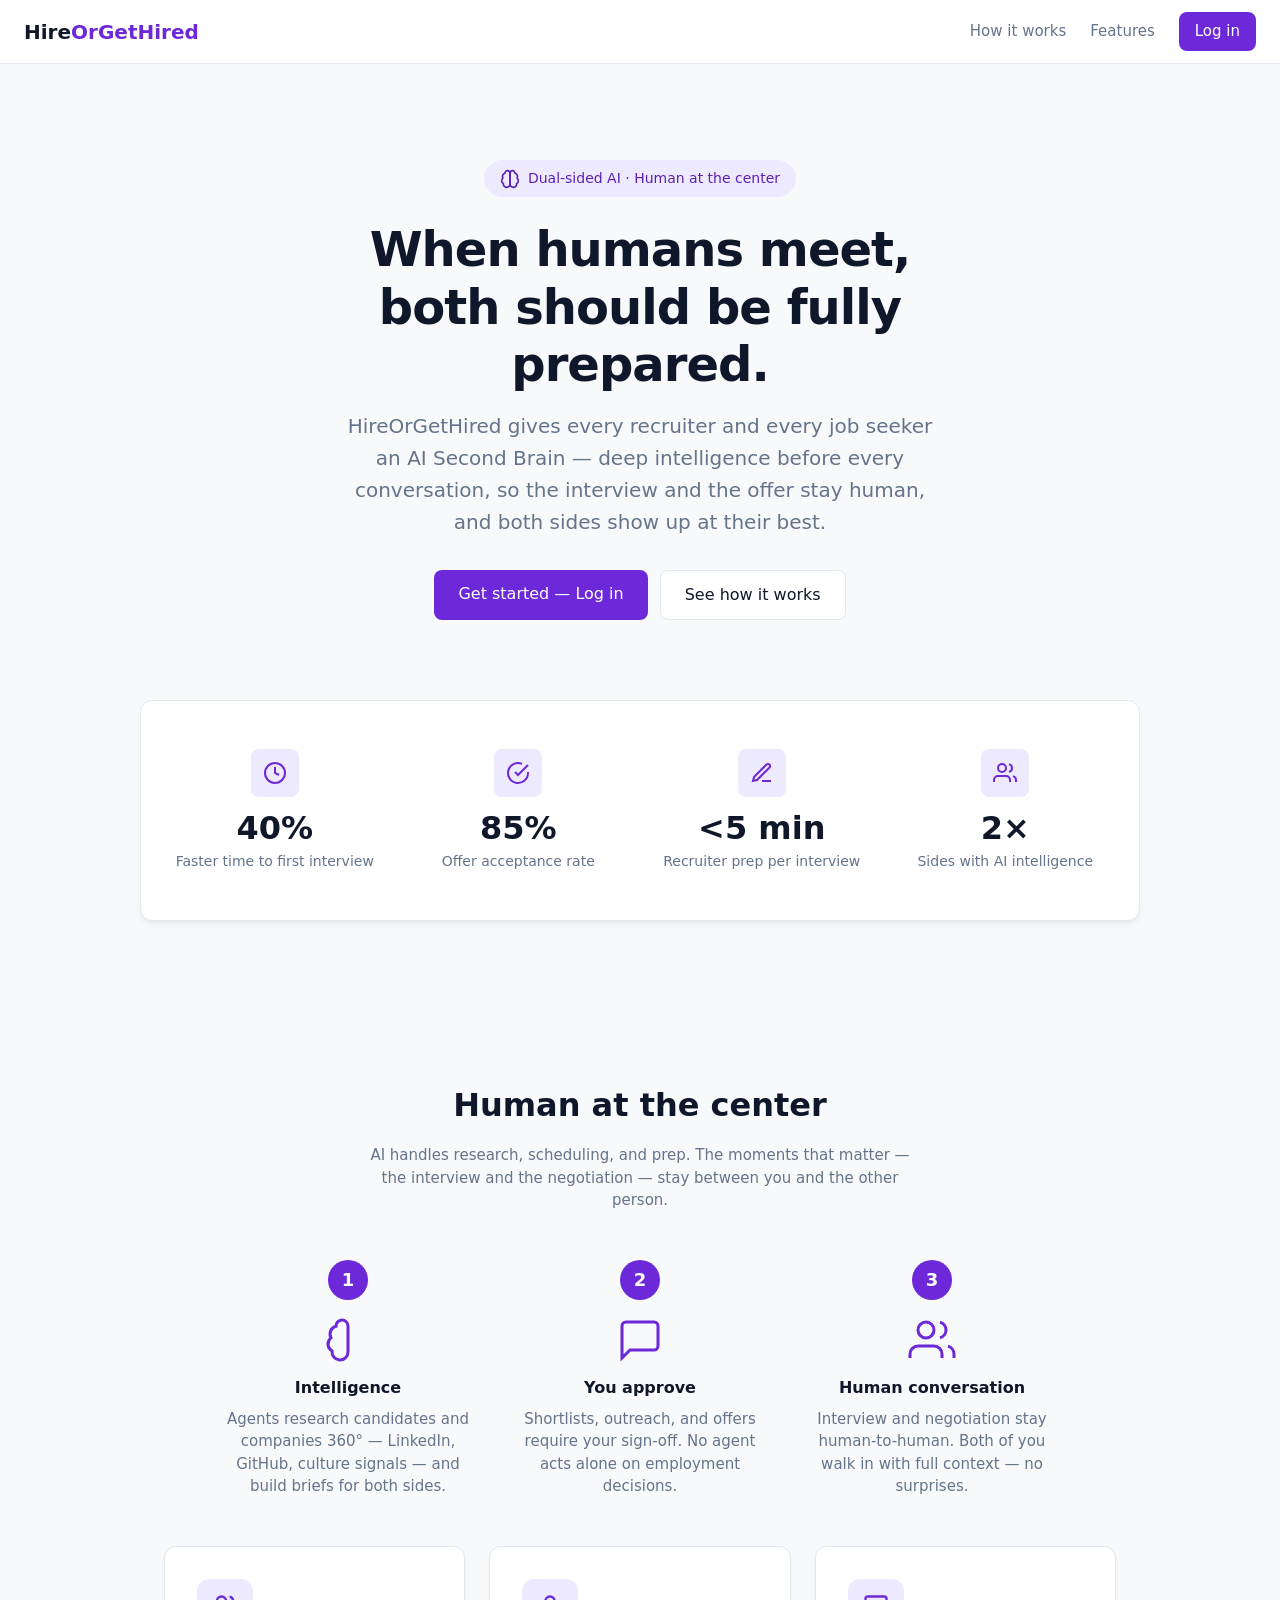
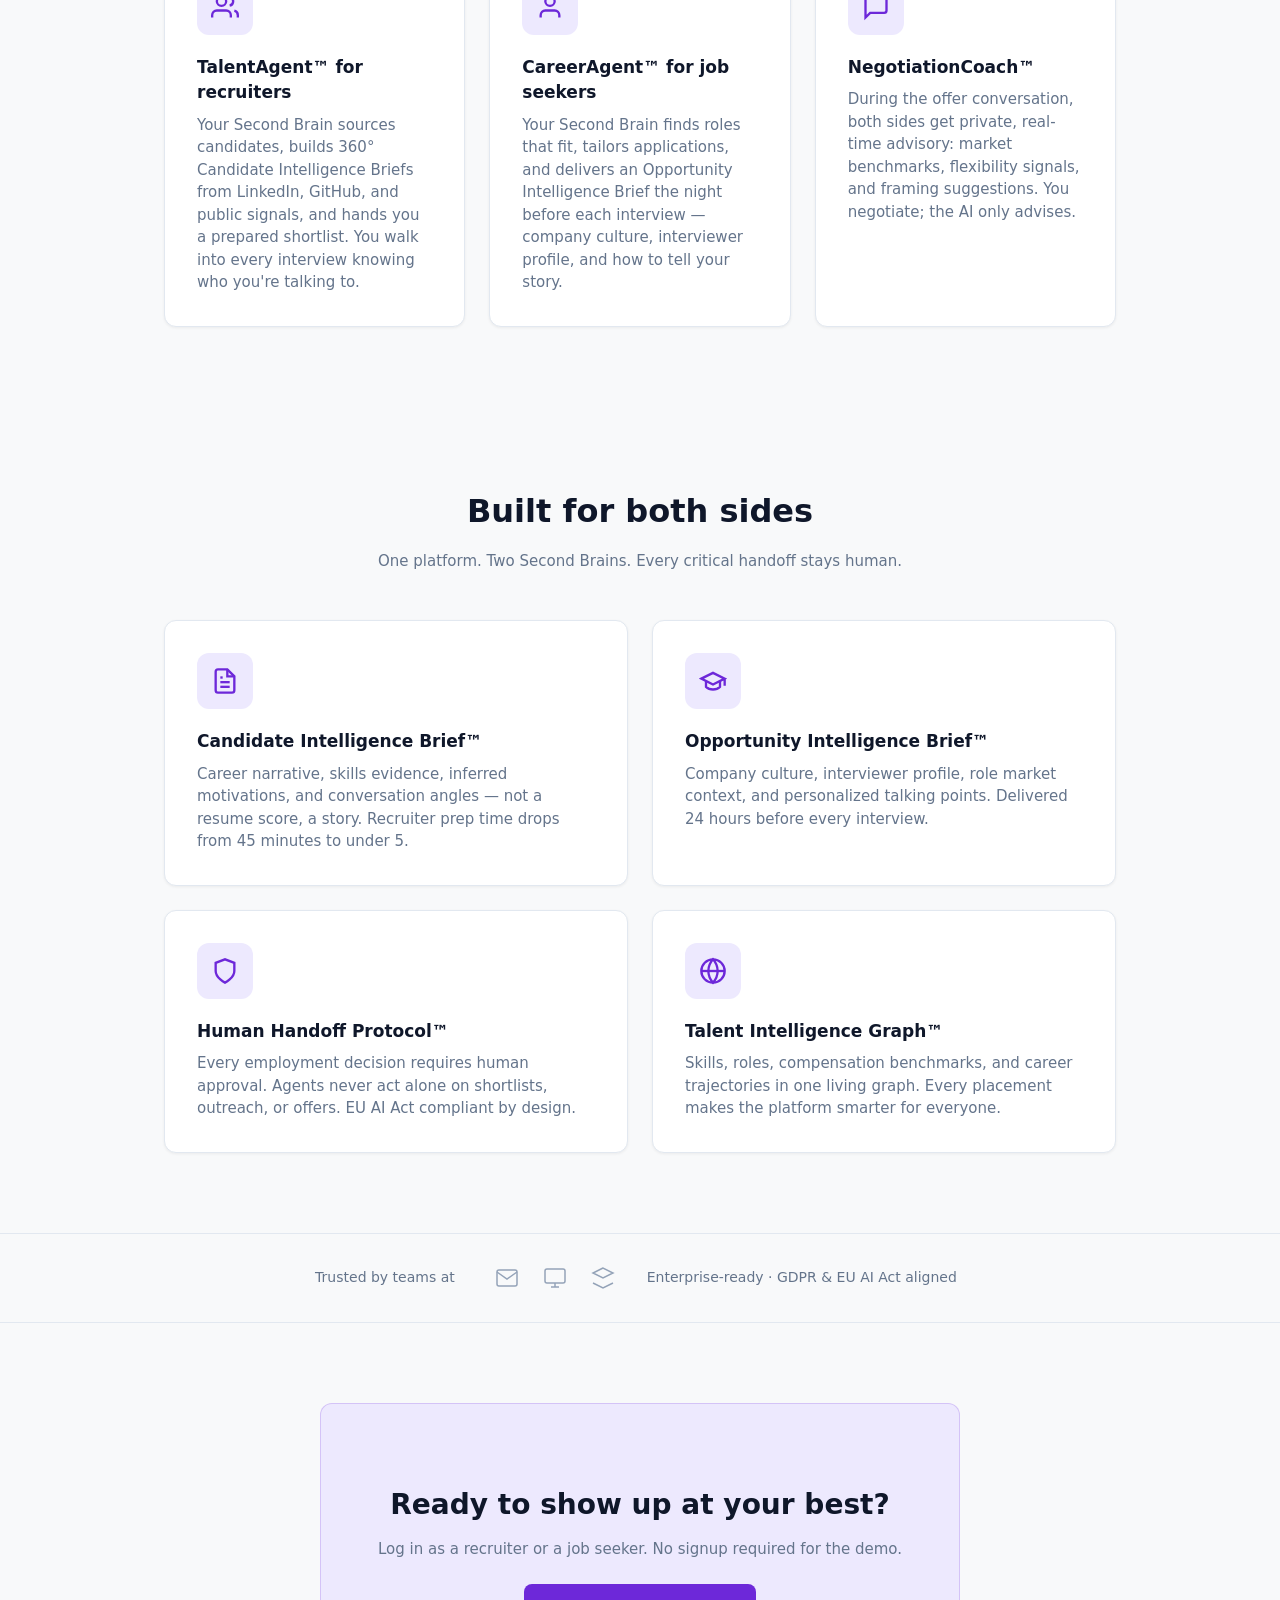
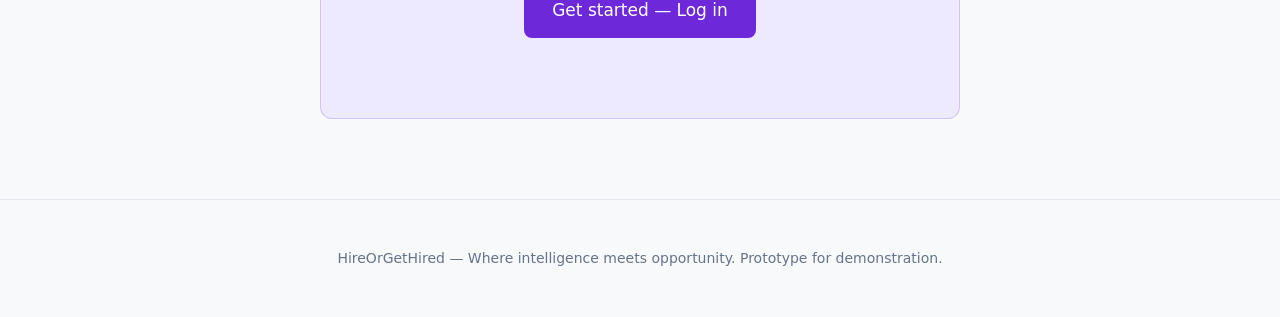
==== app/index.html @ dab01063 "first commit" ====
<!DOCTYPE html>
<html lang="en">
<head>
  <meta charset="UTF-8">
  <meta name="viewport" content="width=device-width, initial-scale=1">
  <title>HireOrGetHired — AI Second Brain for Recruiters & Job Seekers</title>
  <link rel="stylesheet" href="css/styles.css">
</head>
<body>
  <header class="landing-header">
    <a href="index.html" class="logo">Hire<span>OrGetHired</span></a>
    <nav>
      <a href="#how">How it works</a>
      <a href="#features">Features</a>
      <a href="login.html" class="btn">Log in</a>
    </nav>
  </header>

  <main>
    <section class="hero hero-rich">
      <div class="hero-badge">
        <svg xmlns="http://www.w3.org/2000/svg" width="20" height="20" viewBox="0 0 24 24" fill="none" stroke="currentColor" stroke-width="2" stroke-linecap="round" stroke-linejoin="round"><path d="M12 5a3 3 0 1 0-5.997.125 4 4 0 0 0-2.526 5.77 4 4 0 0 0 .556 6.588A4 4 0 1 0 12 18Z"/><path d="M12 5a3 3 0 1 1 5.997.125 4 4 0 0 1 2.526 5.77 4 4 0 0 1-.556 6.588A4 4 0 1 1 12 18Z"/></svg>
        Dual-sided AI · Human at the center
      </div>
      <h1>When humans meet, both should be fully prepared.</h1>
      <p class="lead">HireOrGetHired gives every recruiter and every job seeker an AI Second Brain — deep intelligence before every conversation, so the interview and the offer stay human, and both sides show up at their best.</p>
      <div class="cta">
        <a href="login.html" class="btn-primary">Get started — Log in</a>
        <a href="#how" class="btn-secondary">See how it works</a>
      </div>
    </section>

    <section class="stats-strip">
      <div class="stat-item">
        <div class="stat-icon">
          <svg xmlns="http://www.w3.org/2000/svg" width="24" height="24" viewBox="0 0 24 24" fill="none" stroke="currentColor" stroke-width="2"><circle cx="12" cy="12" r="10"/><polyline points="12 6 12 12 16 14"/></svg>
        </div>
        <div class="stat-value">40%</div>
        <div class="stat-label">Faster time to first interview</div>
      </div>
      <div class="stat-item">
        <div class="stat-icon">
          <svg xmlns="http://www.w3.org/2000/svg" width="24" height="24" viewBox="0 0 24 24" fill="none" stroke="currentColor" stroke-width="2"><path d="M22 11.08V12a10 10 0 1 1-5.93-9.14"/><polyline points="22 4 12 14.01 9 11.01"/></svg>
        </div>
        <div class="stat-value">85%</div>
        <div class="stat-label">Offer acceptance rate</div>
      </div>
      <div class="stat-item">
        <div class="stat-icon">
          <svg xmlns="http://www.w3.org/2000/svg" width="24" height="24" viewBox="0 0 24 24" fill="none" stroke="currentColor" stroke-width="2"><path d="M12 20h9"/><path d="M16.5 3.5a2.121 2.121 0 0 1 3 3L7 19l-4 1 1-4L16.5 3.5z"/></svg>
        </div>
        <div class="stat-value">&lt;5 min</div>
        <div class="stat-label">Recruiter prep per interview</div>
      </div>
      <div class="stat-item">
        <div class="stat-icon">
          <svg xmlns="http://www.w3.org/2000/svg" width="24" height="24" viewBox="0 0 24 24" fill="none" stroke="currentColor" stroke-width="2"><path d="M17 21v-2a4 4 0 0 0-4-4H5a4 4 0 0 0-4 4v2"/><circle cx="9" cy="7" r="4"/><path d="M23 21v-2a4 4 0 0 0-3-3.87"/><path d="M16 3.13a4 4 0 0 1 0 7.75"/></svg>
        </div>
        <div class="stat-value">2×</div>
        <div class="stat-label">Sides with AI intelligence</div>
      </div>
    </section>

    <section class="section" id="how">
      <div class="section-head">
        <h2>Human at the center</h2>
        <p class="sub">AI handles research, scheduling, and prep. The moments that matter — the interview and the negotiation — stay between you and the other person.</p>
      </div>
      <div class="how-steps">
        <div class="how-step">
          <div class="step-num">1</div>
          <div class="step-icon">
            <svg xmlns="http://www.w3.org/2000/svg" width="48" height="48" viewBox="0 0 24 24" fill="none" stroke="currentColor" stroke-width="1.5"><path d="M12 5a3 3 0 1 0-5.997.125 4 4 0 0 0-2.526 5.77 4 4 0 0 0 .556 6.588A4 4 0 1 0 12 18Z"/></svg>
          </div>
          <h4>Intelligence</h4>
          <p>Agents research candidates and companies 360° — LinkedIn, GitHub, culture signals — and build briefs for both sides.</p>
        </div>
        <div class="how-step">
          <div class="step-num">2</div>
          <div class="step-icon">
            <svg xmlns="http://www.w3.org/2000/svg" width="48" height="48" viewBox="0 0 24 24" fill="none" stroke="currentColor" stroke-width="1.5"><path d="M21 15a2 2 0 0 1-2 2H7l-4 4V5a2 2 0 0 1 2-2h14a2 2 0 0 1 2 2z"/></svg>
          </div>
          <h4>You approve</h4>
          <p>Shortlists, outreach, and offers require your sign-off. No agent acts alone on employment decisions.</p>
        </div>
        <div class="how-step">
          <div class="step-num">3</div>
          <div class="step-icon">
            <svg xmlns="http://www.w3.org/2000/svg" width="48" height="48" viewBox="0 0 24 24" fill="none" stroke="currentColor" stroke-width="1.5"><path d="M17 21v-2a4 4 0 0 0-4-4H5a4 4 0 0 0-4 4v2"/><circle cx="9" cy="7" r="4"/><path d="M23 21v-2a4 4 0 0 0-3-3.87"/><path d="M16 3.13a4 4 0 0 1 0 7.75"/></svg>
          </div>
          <h4>Human conversation</h4>
          <p>Interview and negotiation stay human-to-human. Both of you walk in with full context — no surprises.</p>
        </div>
      </div>
      <div class="features-grid">
        <div class="feature-card feature-card-rich">
          <div class="card-icon">
            <svg xmlns="http://www.w3.org/2000/svg" viewBox="0 0 24 24" fill="none" stroke="currentColor" stroke-width="2"><path d="M17 21v-2a4 4 0 0 0-4-4H5a4 4 0 0 0-4 4v2"/><circle cx="9" cy="7" r="4"/><path d="M23 21v-2a4 4 0 0 0-3-3.87"/><path d="M16 3.13a4 4 0 0 1 0 7.75"/></svg>
          </div>
          <h3>TalentAgent™ for recruiters</h3>
          <p>Your Second Brain sources candidates, builds 360° Candidate Intelligence Briefs from LinkedIn, GitHub, and public signals, and hands you a prepared shortlist. You walk into every interview knowing who you're talking to.</p>
        </div>
        <div class="feature-card feature-card-rich">
          <div class="card-icon">
            <svg xmlns="http://www.w3.org/2000/svg" viewBox="0 0 24 24" fill="none" stroke="currentColor" stroke-width="2"><path d="M20 21v-2a4 4 0 0 0-4-4H8a4 4 0 0 0-4 4v2"/><circle cx="12" cy="7" r="4"/></svg>
          </div>
          <h3>CareerAgent™ for job seekers</h3>
          <p>Your Second Brain finds roles that fit, tailors applications, and delivers an Opportunity Intelligence Brief the night before each interview — company culture, interviewer profile, and how to tell your story.</p>
        </div>
        <div class="feature-card feature-card-rich">
          <div class="card-icon">
            <svg xmlns="http://www.w3.org/2000/svg" viewBox="0 0 24 24" fill="none" stroke="currentColor" stroke-width="2"><path d="M21 15a2 2 0 0 1-2 2H7l-4 4V5a2 2 0 0 1 2-2h14a2 2 0 0 1 2 2z"/></svg>
          </div>
          <h3>NegotiationCoach™</h3>
          <p>During the offer conversation, both sides get private, real-time advisory: market benchmarks, flexibility signals, and framing suggestions. You negotiate; the AI only advises.</p>
        </div>
      </div>
    </section>

    <section class="section" id="features">
      <div class="section-head">
        <h2>Built for both sides</h2>
        <p class="sub">One platform. Two Second Brains. Every critical handoff stays human.</p>
      </div>
      <div class="features-grid features-grid-2">
        <div class="feature-card feature-card-rich">
          <div class="card-icon">
            <svg xmlns="http://www.w3.org/2000/svg" viewBox="0 0 24 24" fill="none" stroke="currentColor" stroke-width="2"><path d="M14 2H6a2 2 0 0 0-2 2v16a2 2 0 0 0 2 2h12a2 2 0 0 0 2-2V8z"/><polyline points="14 2 14 8 20 8"/><line x1="16" y1="13" x2="8" y2="13"/><line x1="16" y1="17" x2="8" y2="17"/><polyline points="10 9 9 9 8 9"/></svg>
          </div>
          <h3>Candidate Intelligence Brief™</h3>
          <p>Career narrative, skills evidence, inferred motivations, and conversation angles — not a resume score, a story. Recruiter prep time drops from 45 minutes to under 5.</p>
        </div>
        <div class="feature-card feature-card-rich">
          <div class="card-icon">
            <svg xmlns="http://www.w3.org/2000/svg" viewBox="0 0 24 24" fill="none" stroke="currentColor" stroke-width="2"><path d="M22 10v6M2 10l10-5 10 5-10 5z"/><path d="M6 12v5c3 3 9 3 12 0v-5"/></svg>
          </div>
          <h3>Opportunity Intelligence Brief™</h3>
          <p>Company culture, interviewer profile, role market context, and personalized talking points. Delivered 24 hours before every interview.</p>
        </div>
        <div class="feature-card feature-card-rich">
          <div class="card-icon">
            <svg xmlns="http://www.w3.org/2000/svg" viewBox="0 0 24 24" fill="none" stroke="currentColor" stroke-width="2"><path d="M12 22s8-4 8-10V5l-8-3-8 3v7c0 6 8 10 8 10z"/></svg>
          </div>
          <h3>Human Handoff Protocol™</h3>
          <p>Every employment decision requires human approval. Agents never act alone on shortlists, outreach, or offers. EU AI Act compliant by design.</p>
        </div>
        <div class="feature-card feature-card-rich">
          <div class="card-icon">
            <svg xmlns="http://www.w3.org/2000/svg" viewBox="0 0 24 24" fill="none" stroke="currentColor" stroke-width="2"><circle cx="12" cy="12" r="10"/><line x1="2" y1="12" x2="22" y2="12"/><path d="M12 2a15.3 15.3 0 0 1 4 10 15.3 15.3 0 0 1-4 10 15.3 15.3 0 0 1-4-10 15.3 15.3 0 0 1 4-10z"/></svg>
          </div>
          <h3>Talent Intelligence Graph™</h3>
          <p>Skills, roles, compensation benchmarks, and career trajectories in one living graph. Every placement makes the platform smarter for everyone.</p>
        </div>
      </div>
    </section>

    <div class="trust-strip">
      <span class="trust-label">Trusted by teams at</span>
      <div class="trust-icons">
        <svg xmlns="http://www.w3.org/2000/svg" viewBox="0 0 24 24" fill="none" stroke="currentColor" stroke-width="1.5"><path d="M4 4h16c1.1 0 2 .9 2 2v12c0 1.1-.9 2-2 2H4c-1.1 0-2-.9-2-2V6c0-1.1.9-2 2-2z"/><polyline points="22,6 12,13 2,6"/></svg>
        <svg xmlns="http://www.w3.org/2000/svg" viewBox="0 0 24 24" fill="none" stroke="currentColor" stroke-width="1.5"><rect x="2" y="3" width="20" height="14" rx="2" ry="2"/><line x1="8" y1="21" x2="16" y2="21"/><line x1="12" y1="17" x2="12" y2="21"/></svg>
        <svg xmlns="http://www.w3.org/2000/svg" viewBox="0 0 24 24" fill="none" stroke="currentColor" stroke-width="1.5"><path d="M12 2L2 7l10 5 10-5-10-5z"/><path d="M2 17l10 5 10-5"/></svg>
      </div>
      <span class="trust-label">Enterprise-ready · GDPR & EU AI Act aligned</span>
    </div>

    <section class="cta-section">
      <h2>Ready to show up at your best?</h2>
      <p>Log in as a recruiter or a job seeker. No signup required for the demo.</p>
      <a href="login.html" class="btn-primary">Get started — Log in</a>
    </section>
  </main>

  <footer class="landing-footer">
    HireOrGetHired — Where intelligence meets opportunity. Prototype for demonstration.
  </footer>
</body>
</html>
---- app/css/styles.css ----
/* HireOrGetHired — Light mode, professional. No gradients. */
:root {
  --bg: #f8f9fa;
  --bg-card: #ffffff;
  --border: #e2e8f0;
  --text: #0f172a;
  --text-muted: #64748b;
  --text-muted-2: #94a3b8;
  --accent: #6d28d9;
  --accent-hover: #5b21b6;
  --accent-subtle: #ede9fe;
  --danger: #dc2626;
  --success: #16a34a;
  --radius: 8px;
  --radius-lg: 12px;
  --shadow: 0 1px 3px rgba(0,0,0,.06);
  --shadow-md: 0 4px 6px -1px rgba(0,0,0,.06), 0 2px 4px -2px rgba(0,0,0,.04);
  --font: system-ui, -apple-system, BlinkMacSystemFont, 'Segoe UI', Roboto, sans-serif;
}

* { box-sizing: border-box; }
html { scroll-behavior: smooth; }
body {
  margin: 0;
  font-family: var(--font);
  font-size: 15px;
  line-height: 1.5;
  color: var(--text);
  background: var(--bg);
}

/* Landing */
.landing-header {
  position: fixed;
  top: 0;
  left: 0;
  right: 0;
  height: 64px;
  background: var(--bg-card);
  border-bottom: 1px solid var(--border);
  display: flex;
  align-items: center;
  justify-content: space-between;
  padding: 0 24px;
  z-index: 100;
}
.landing-header .logo {
  font-weight: 700;
  font-size: 1.25rem;
  color: var(--text);
}
.landing-header .logo span { color: var(--accent); }
.landing-header nav {
  display: flex;
  align-items: center;
  gap: 24px;
}
.landing-header a {
  color: var(--text-muted);
  text-decoration: none;
  font-size: 0.9375rem;
}
.landing-header a:hover { color: var(--text); }
.landing-header .btn {
  padding: 8px 16px;
  background: var(--accent);
  color: #fff;
  border: none;
  border-radius: var(--radius);
  font-size: 0.9375rem;
  cursor: pointer;
  text-decoration: none;
}
.landing-header .btn:hover { background: var(--accent-hover); }

.hero {
  padding: 140px 24px 100px;
  max-width: 720px;
  margin: 0 auto;
  text-align: center;
}
.hero h1 {
  font-size: 2.5rem;
  font-weight: 700;
  letter-spacing: -0.02em;
  line-height: 1.2;
  margin: 0 0 16px;
}
.hero .lead {
  font-size: 1.125rem;
  color: var(--text-muted);
  margin: 0 0 32px;
  line-height: 1.6;
}
.hero .cta {
  display: flex;
  gap: 12px;
  justify-content: center;
  flex-wrap: wrap;
}
.hero .btn-primary {
  padding: 12px 24px;
  background: var(--accent);
  color: #fff;
  border: none;
  border-radius: var(--radius);
  font-size: 1rem;
  font-weight: 500;
  cursor: pointer;
  text-decoration: none;
}
.hero .btn-primary:hover { background: var(--accent-hover); }
.hero .btn-secondary {
  padding: 12px 24px;
  background: var(--bg-card);
  color: var(--text);
  border: 1px solid var(--border);
  border-radius: var(--radius);
  font-size: 1rem;
  font-weight: 500;
  cursor: pointer;
  text-decoration: none;
}
.hero .btn-secondary:hover { border-color: var(--text-muted-2); background: var(--bg); }

.section {
  padding: 80px 24px;
  max-width: 1000px;
  margin: 0 auto;
}
.section h2 {
  font-size: 1.75rem;
  font-weight: 600;
  margin: 0 0 8px;
}
.section .sub {
  color: var(--text-muted);
  margin-bottom: 40px;
}
.features-grid {
  display: grid;
  grid-template-columns: repeat(auto-fit, minmax(280px, 1fr));
  gap: 24px;
}
.features-grid.features-grid-2 {
  grid-template-columns: repeat(2, 1fr);
}
@media (max-width: 640px) {
  .features-grid.features-grid-2 {
    grid-template-columns: 1fr;
  }
}
.feature-card {
  background: var(--bg-card);
  border: 1px solid var(--border);
  border-radius: var(--radius-lg);
  padding: 24px;
  box-shadow: var(--shadow);
}
.feature-card h3 {
  font-size: 1.0625rem;
  font-weight: 600;
  margin: 0 0 8px;
}
.feature-card p {
  font-size: 0.9375rem;
  color: var(--text-muted);
  margin: 0;
  line-height: 1.5;
}

.landing-footer {
  padding: 48px 24px;
  border-top: 1px solid var(--border);
  text-align: center;
  color: var(--text-muted);
  font-size: 0.875rem;
}

/* Landing — rich marketing */
.hero .hero-badge {
  display: inline-flex;
  align-items: center;
  gap: 8px;
  padding: 8px 16px;
  background: var(--accent-subtle);
  color: var(--accent-hover);
  border-radius: 999px;
  font-size: 0.875rem;
  font-weight: 500;
  margin-bottom: 24px;
}
.hero .hero-badge svg { flex-shrink: 0; }
.hero.hero-rich h1 { font-size: 3rem; max-width: 800px; margin-left: auto; margin-right: auto; }
.hero.hero-rich .lead { font-size: 1.25rem; max-width: 600px; margin-left: auto; margin-right: auto; }
.hero.hero-rich { padding: 160px 24px 80px; }

.stats-strip {
  display: grid;
  grid-template-columns: repeat(4, 1fr);
  gap: 24px;
  max-width: 1000px;
  margin: 0 auto 80px;
  padding: 48px 24px;
  background: var(--bg-card);
  border: 1px solid var(--border);
  border-radius: var(--radius-lg);
  box-shadow: var(--shadow-md);
}
@media (max-width: 768px) { .stats-strip { grid-template-columns: repeat(2, 1fr); } }
.stat-item {
  text-align: center;
}
.stat-item .stat-icon {
  width: 48px;
  height: 48px;
  margin: 0 auto 12px;
  display: flex;
  align-items: center;
  justify-content: center;
  background: var(--accent-subtle);
  border-radius: var(--radius);
  color: var(--accent);
}
.stat-item .stat-value { font-size: 2rem; font-weight: 700; color: var(--text); line-height: 1.2; }
.stat-item .stat-label { font-size: 0.875rem; color: var(--text-muted); margin-top: 4px; }

.section-head {
  text-align: center;
  margin-bottom: 48px;
}
.section-head h2 { font-size: 2rem; }
.section-head .sub { max-width: 560px; margin-left: auto; margin-right: auto; }

.feature-card .card-icon {
  width: 56px;
  height: 56px;
  display: flex;
  align-items: center;
  justify-content: center;
  background: var(--accent-subtle);
  color: var(--accent);
  border-radius: var(--radius-lg);
  margin-bottom: 20px;
}
.feature-card .card-icon svg { width: 28px; height: 28px; }
.feature-card.feature-card-rich { padding: 32px; transition: box-shadow .2s, border-color .2s; }
.feature-card.feature-card-rich:hover {
  box-shadow: var(--shadow-md);
  border-color: var(--accent);
}

.how-steps {
  display: flex;
  flex-wrap: wrap;
  justify-content: center;
  gap: 32px;
  margin: 48px 0;
  max-width: 900px;
  margin-left: auto;
  margin-right: auto;
}
.how-step {
  flex: 1;
  min-width: 200px;
  max-width: 260px;
  text-align: center;
}
.how-step .step-num {
  width: 40px;
  height: 40px;
  margin: 0 auto 16px;
  display: flex;
  align-items: center;
  justify-content: center;
  background: var(--accent);
  color: #fff;
  border-radius: 50%;
  font-weight: 700;
  font-size: 1.125rem;
}
.how-step .step-icon {
  width: 48px;
  height: 48px;
  margin: 0 auto 12px;
  color: var(--accent);
}
.how-step h4 { font-size: 1rem; margin: 0 0 8px; }
.how-step p { font-size: 0.9375rem; color: var(--text-muted); margin: 0; line-height: 1.5; }

.cta-section {
  text-align: center;
  padding: 80px 24px;
  background: var(--accent-subtle);
  border: 1px solid rgba(109, 40, 217, 0.2);
  border-radius: var(--radius-lg);
  margin: 0 24px 80px;
  max-width: 640px;
  margin-left: auto;
  margin-right: auto;
  margin-bottom: 80px;
}
.cta-section h2 { font-size: 1.75rem; margin: 0 0 12px; }
.cta-section p { color: var(--text-muted); margin: 0 0 24px; }
.cta-section .btn-primary {
  padding: 14px 28px;
  font-size: 1.0625rem;
  background: var(--accent);
  color: #fff;
  border-radius: var(--radius);
  text-decoration: none;
  font-weight: 500;
  display: inline-block;
}
.cta-section .btn-primary:hover { background: var(--accent-hover); }

.trust-strip {
  display: flex;
  flex-wrap: wrap;
  align-items: center;
  justify-content: center;
  gap: 32px;
  padding: 32px 24px;
  border-top: 1px solid var(--border);
  border-bottom: 1px solid var(--border);
  margin-bottom: 80px;
}
.trust-strip .trust-label { font-size: 0.875rem; color: var(--text-muted); margin-right: 8px; }
.trust-strip .trust-icons { display: flex; gap: 24px; align-items: center; }
.trust-strip .trust-icons svg { width: 24px; height: 24px; color: var(--text-muted-2); }

/* Login */
.login-page {
  min-height: 100vh;
  display: flex;
  align-items: center;
  justify-content: center;
  padding: 24px;
}
.login-box {
  width: 100%;
  max-width: 400px;
  background: var(--bg-card);
  border: 1px solid var(--border);
  border-radius: var(--radius-lg);
  padding: 40px;
  box-shadow: var(--shadow-md);
}
.login-box h1 {
  font-size: 1.5rem;
  font-weight: 600;
  margin: 0 0 8px;
}
.login-box .sub { color: var(--text-muted); margin-bottom: 24px; font-size: 0.9375rem; }
.login-role {
  display: flex;
  gap: 12px;
  margin-bottom: 24px;
}
.login-role label {
  flex: 1;
  display: flex;
  align-items: center;
  justify-content: center;
  padding: 12px;
  border: 2px solid var(--border);
  border-radius: var(--radius);
  cursor: pointer;
  font-size: 0.9375rem;
  font-weight: 500;
}
.login-role input { display: none; }
.login-role input:checked + label {
  border-color: var(--accent);
  background: var(--accent-subtle);
  color: var(--accent-hover);
}
.form-group {
  margin-bottom: 16px;
}
.form-group label {
  display: block;
  font-size: 0.875rem;
  font-weight: 500;
  margin-bottom: 6px;
  color: var(--text);
}
.form-group input {
  width: 100%;
  padding: 10px 12px;
  border: 1px solid var(--border);
  border-radius: var(--radius);
  font-size: 0.9375rem;
}
.form-group input:focus {
  outline: none;
  border-color: var(--accent);
  box-shadow: 0 0 0 3px var(--accent-subtle);
}
.login-box button[type="submit"] {
  width: 100%;
  padding: 12px;
  background: var(--accent);
  color: #fff;
  border: none;
  border-radius: var(--radius);
  font-size: 1rem;
  font-weight: 500;
  cursor: pointer;
  margin-top: 8px;
}
.login-box button[type="submit"]:hover { background: var(--accent-hover); }
.login-box .back {
  display: block;
  text-align: center;
  margin-top: 16px;
  color: var(--accent);
  text-decoration: none;
  font-size: 0.9375rem;
}
.login-box .back:hover { text-decoration: underline; }

/* App shell (recruiter + job seeker) */
.app-shell {
  display: flex;
  min-height: 100vh;
}
.app-sidebar {
  width: 240px;
  background: var(--bg-card);
  border-right: 1px solid var(--border);
  padding: 24px 0;
  flex-shrink: 0;
  display: flex;
  flex-direction: column;
}
.app-sidebar .logo {
  padding: 0 24px 24px;
  font-weight: 700;
  font-size: 1.125rem;
  border-bottom: 1px solid var(--border);
  margin-bottom: 16px;
}
.app-sidebar .logo span { color: var(--accent); }
.app-sidebar nav a {
  display: flex;
  align-items: center;
  gap: 10px;
  padding: 10px 24px;
  color: var(--text-muted);
  text-decoration: none;
  font-size: 0.9375rem;
}
.app-sidebar nav a:hover { color: var(--text); background: var(--bg); }
.app-sidebar nav a.active {
  color: var(--accent);
  font-weight: 500;
  background: var(--accent-subtle);
}
.app-sidebar nav { flex: 1; }
.app-sidebar .user {
  padding: 16px 24px;
  margin-top: auto;
  border-top: 1px solid var(--border);
  font-size: 0.875rem;
  color: var(--text-muted);
}
.app-sidebar .user a { color: var(--accent); padding: 0; display: inline; }
.app-sidebar .user a:hover { background: transparent; }

.app-main {
  flex: 1;
  overflow: auto;
  padding: 24px;
}
.app-header {
  margin-bottom: 24px;
}
.app-header h1 {
  font-size: 1.5rem;
  font-weight: 600;
  margin: 0 0 4px;
}
.app-header p { margin: 0; color: var(--text-muted); font-size: 0.9375rem; }

.card {
  background: var(--bg-card);
  border: 1px solid var(--border);
  border-radius: var(--radius-lg);
  padding: 24px;
  margin-bottom: 24px;
  box-shadow: var(--shadow);
}
.card h2 {
  font-size: 1.125rem;
  font-weight: 600;
  margin: 0 0 16px;
}
.card h3 { font-size: 1rem; font-weight: 600; margin: 0 0 8px; }

/* Dashboard stats */
.stats-row {
  display: grid;
  grid-template-columns: repeat(auto-fit, minmax(160px, 1fr));
  gap: 16px;
  margin-bottom: 24px;
}
.stat-card {
  background: var(--bg-card);
  border: 1px solid var(--border);
  border-radius: var(--radius);
  padding: 20px;
  box-shadow: var(--shadow);
}
.stat-card .value { font-size: 1.5rem; font-weight: 700; color: var(--text); }
.stat-card .label { font-size: 0.8125rem; color: var(--text-muted); margin-top: 4px; }

/* Tables */
.table-wrap { overflow-x: auto; }
table {
  width: 100%;
  border-collapse: collapse;
  font-size: 0.9375rem;
}
th, td { padding: 12px 16px; text-align: left; border-bottom: 1px solid var(--border); }
th { font-weight: 600; color: var(--text-muted); font-size: 0.8125rem; text-transform: uppercase; letter-spacing: 0.03em; }
tr:hover td { background: var(--bg); }
.badge {
  display: inline-block;
  padding: 4px 8px;
  border-radius: 6px;
  font-size: 0.75rem;
  font-weight: 500;
}
.badge-green { background: #dcfce7; color: #166534; }
.badge-amber { background: #fef3c7; color: #92400e; }
.badge-blue { background: #dbeafe; color: #1e40af; }
.badge-gray { background: var(--bg); color: var(--text-muted); }

/* Agent dummy state */
.agent-status {
  display: inline-flex;
  align-items: center;
  gap: 6px;
  padding: 6px 10px;
  background: var(--accent-subtle);
  color: var(--accent-hover);
  border-radius: var(--radius);
  font-size: 0.8125rem;
  font-weight: 500;
}
.agent-status::before {
  content: '';
  width: 6px;
  height: 6px;
  border-radius: 50%;
  background: currentColor;
  animation: pulse 1.5s ease-in-out infinite;
}
@keyframes pulse { 0%, 100% { opacity: 1; } 50% { opacity: 0.5; } }

/* Brief preview */
.brief-block {
  background: var(--bg);
  border-radius: var(--radius);
  padding: 16px;
  margin-bottom: 12px;
  font-size: 0.9375rem;
}
.brief-block strong { color: var(--text); }
.brief-block .muted { color: var(--text-muted); }

/* Tabs */
.tabs {
  display: flex;
  gap: 4px;
  margin-bottom: 20px;
  border-bottom: 1px solid var(--border);
}
.tabs a, .tabs button {
  padding: 10px 16px;
  color: var(--text-muted);
  text-decoration: none;
  font-size: 0.9375rem;
  border: none;
  background: none;
  cursor: pointer;
  border-bottom: 2px solid transparent;
  margin-bottom: -1px;
}
.tabs a:hover, .tabs button:hover { color: var(--text); }
.tabs a.active, .tabs button.active {
  color: var(--accent);
  font-weight: 500;
  border-bottom-color: var(--accent);
}

/* Panels (for JS toggling) */
.panel { display: none; }
.panel.active { display: block; }

/* Negotiation coach mock */
.nego-columns {
  display: grid;
  grid-template-columns: 1fr 1fr;
  gap: 24px;
}
@media (max-width: 768px) { .nego-columns { grid-template-columns: 1fr; } }
.nego-panel {
  background: var(--bg);
  border: 1px solid var(--border);
  border-radius: var(--radius);
  padding: 20px;
}
.nego-panel h4 { margin: 0 0 12px; font-size: 0.9375rem; }
.nego-panel ul { margin: 0; padding-left: 20px; color: var(--text-muted); font-size: 0.9375rem; }
.nego-panel li { margin-bottom: 6px; }

/* Forms */
.btn {
  padding: 8px 16px;
  border-radius: var(--radius);
  font-size: 0.9375rem;
  font-weight: 500;
  cursor: pointer;
  border: 1px solid var(--border);
  background: var(--bg-card);
  color: var(--text);
  text-decoration: none;
  display: inline-block;
}
.btn:hover { background: var(--bg); border-color: var(--text-muted-2); }
.btn-primary { background: var(--accent); color: #fff; border-color: var(--accent); }
.btn-primary:hover { background: var(--accent-hover); border-color: var(--accent-hover); }

/* Utility */
.mt-1 { margin-top: 8px; }
.mt-2 { margin-top: 16px; }
.mb-0 { margin-bottom: 0; }
.text-muted { color: var(--text-muted); font-size: 0.9375rem; }
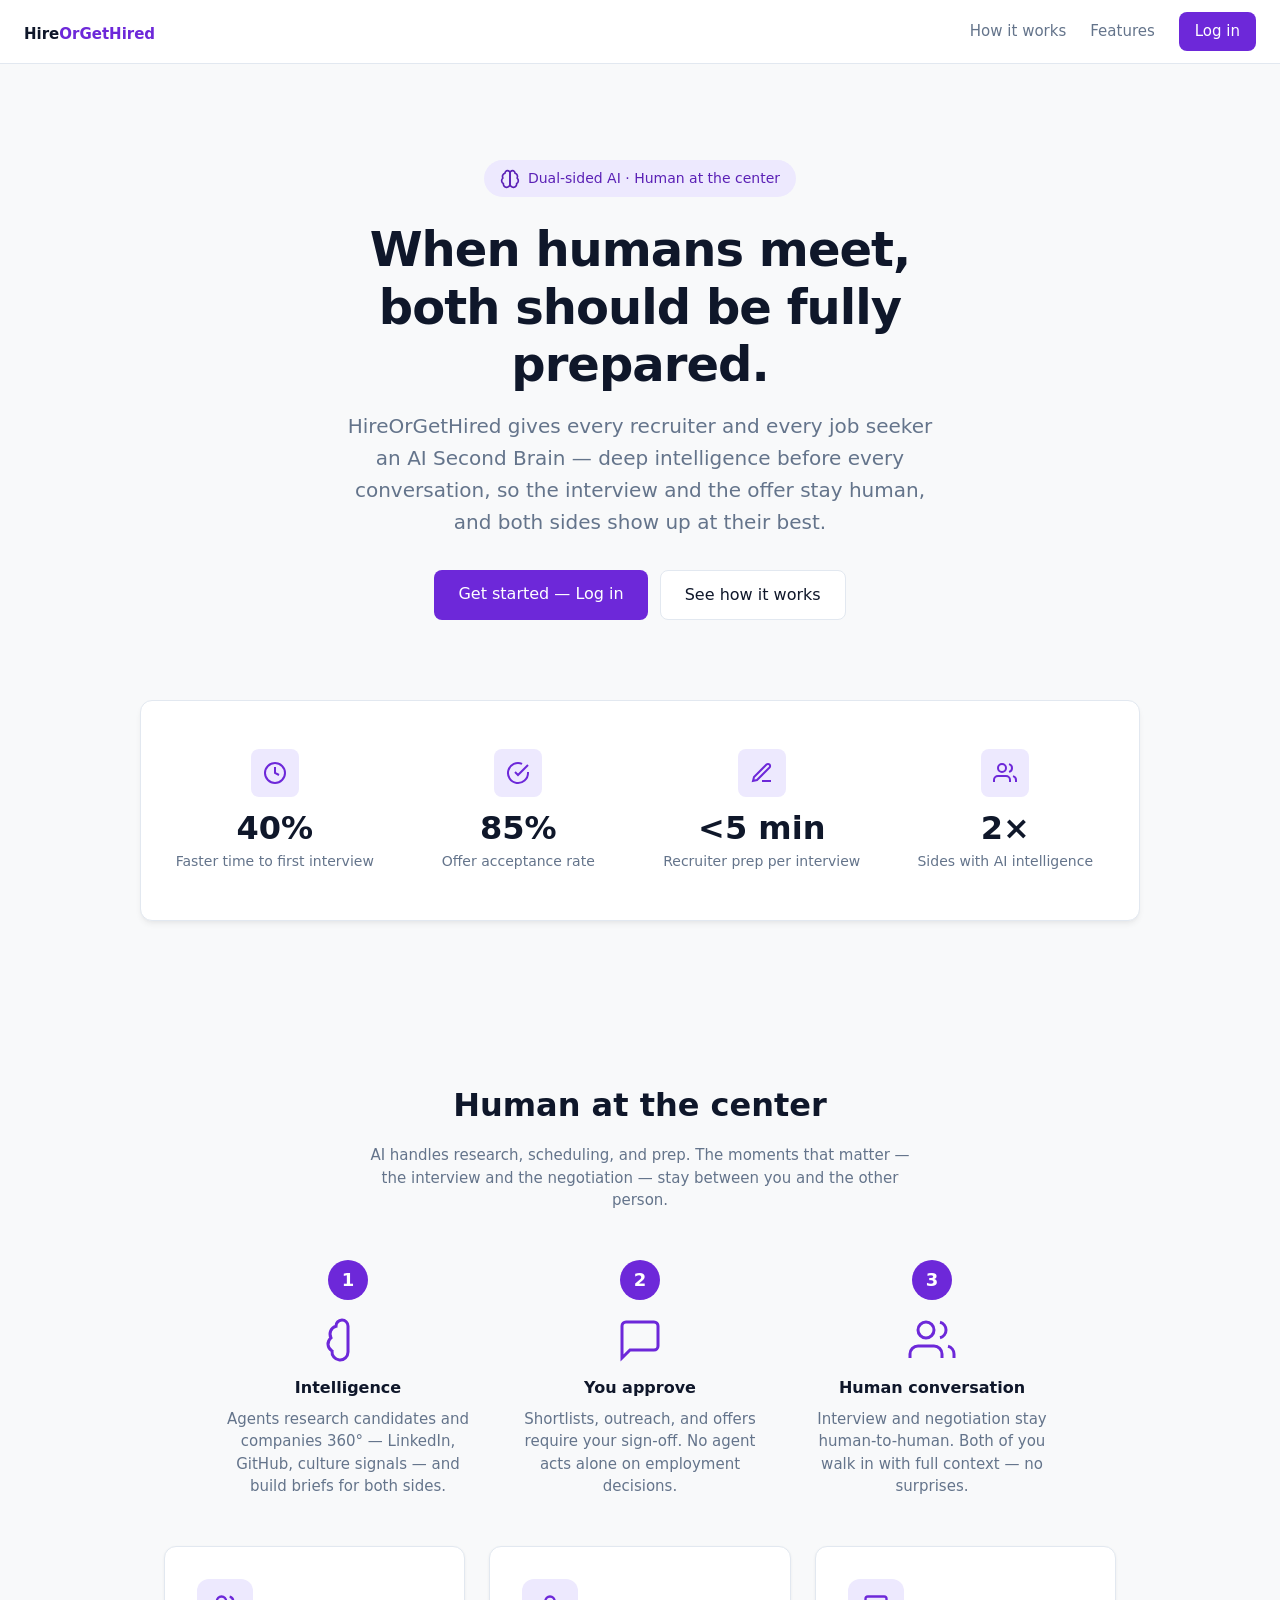
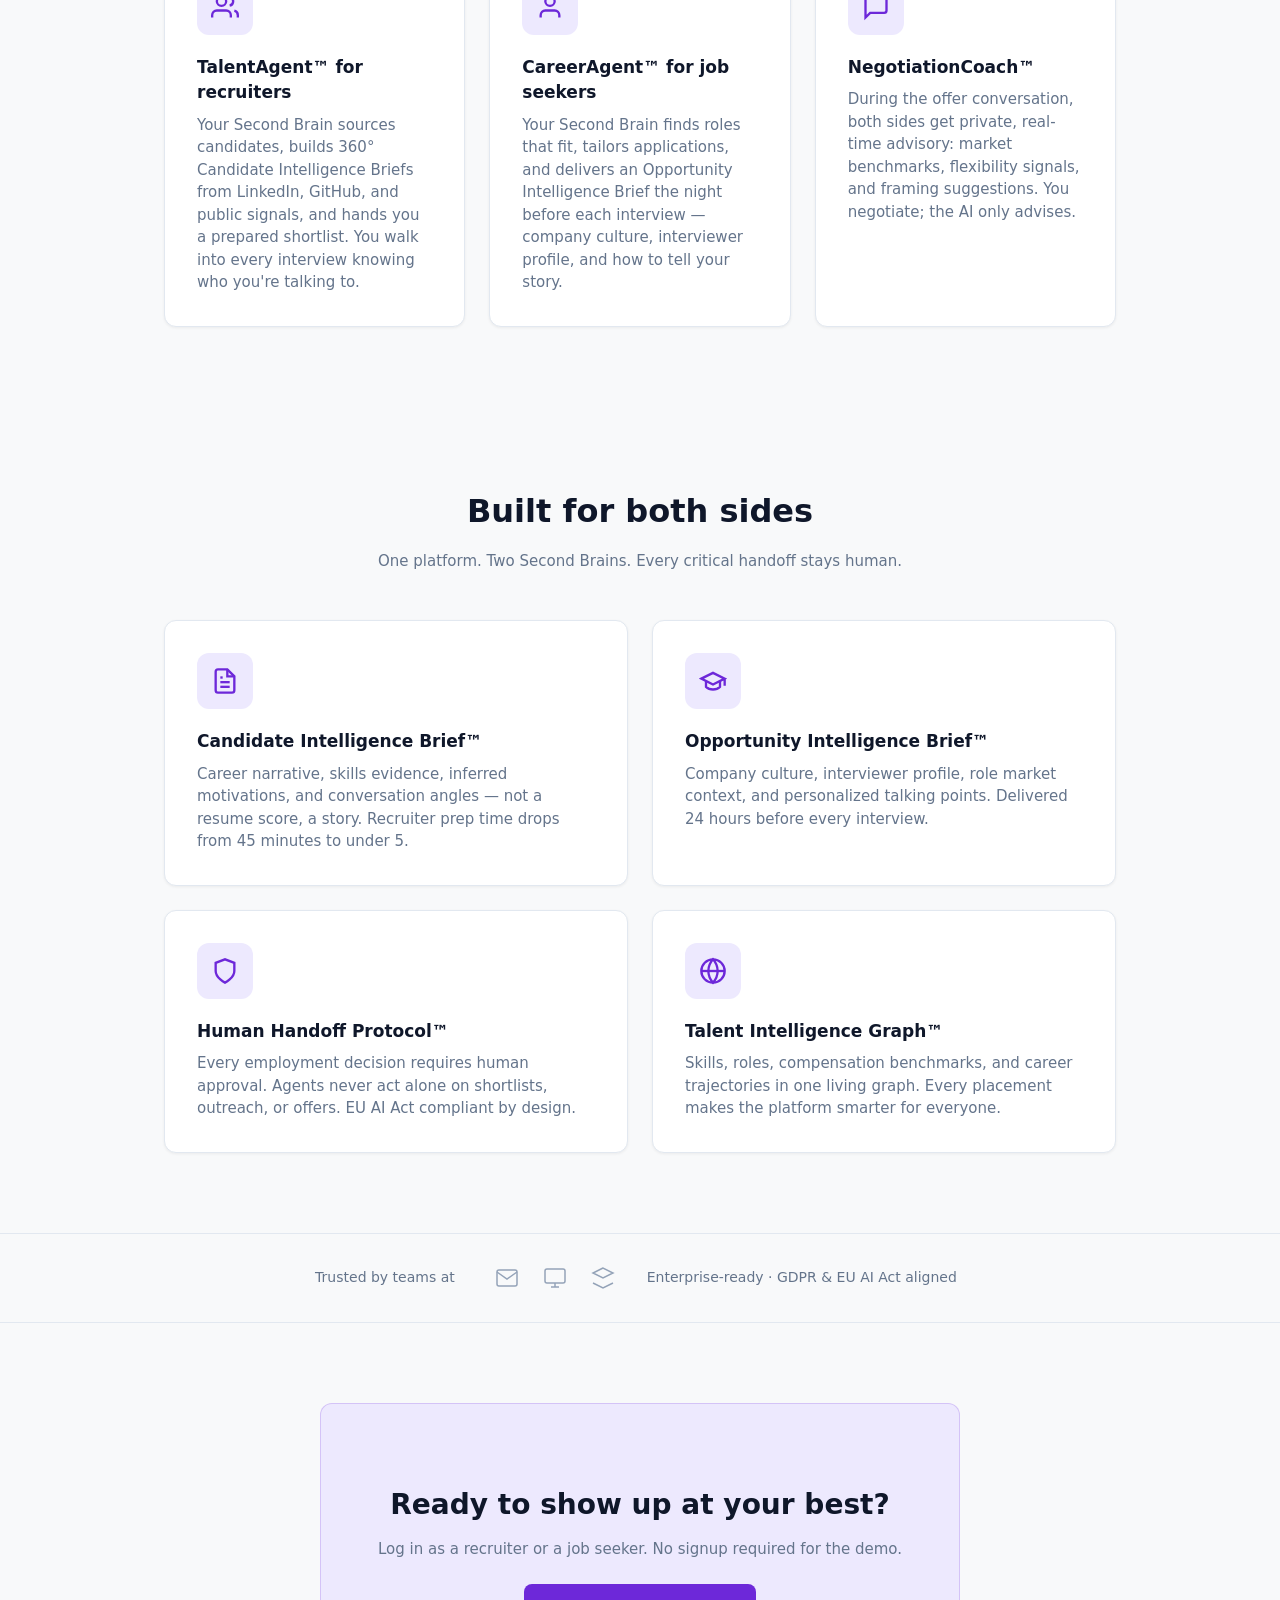
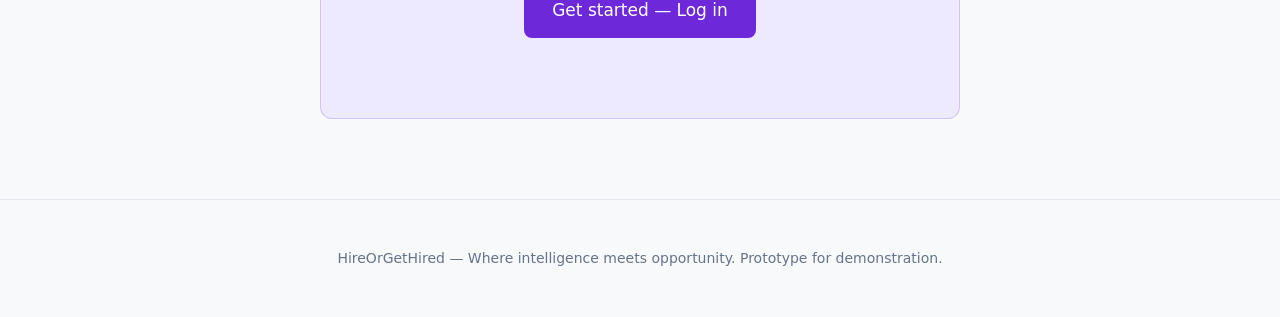
==== commit a8fdfa10: "deploy" ====
--- a/app/index.html
+++ b/app/index.html
@@ -8,7 +8,8 @@
 </head>
 <body>
   <header class="landing-header">
-    <a href="index.html" class="logo">Hire<span>OrGetHired</span></a>
+    <div class="logo"><a href="index.html" style="text-decoration: none; color: inherit;">Hire<span>OrGetHired</span></a></div>
+    
     <nav>
       <a href="#how">How it works</a>
       <a href="#features">Features</a>
